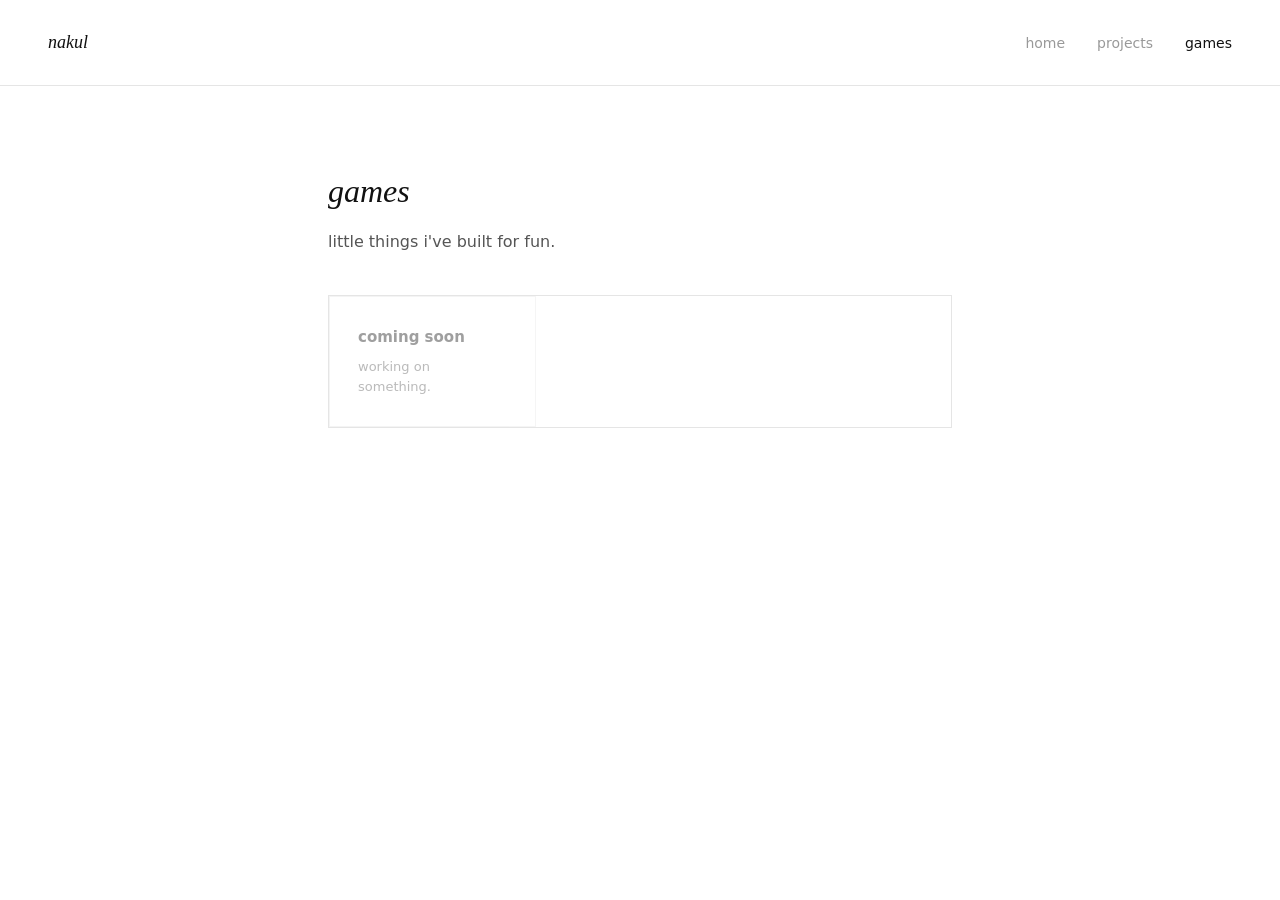
==== games.html @ 169c94f7 "Initial commit: dev portfolio page Co-Authored-By: Claude Opus 4.8 <noreply@anthropic.com>" ====
<!DOCTYPE html>
<html lang="en">
<head>
  <meta charset="UTF-8" />
  <meta name="viewport" content="width=device-width, initial-scale=1.0" />
  <title>Games — Nakul Rejeesh</title>
  <link rel="stylesheet" href="style.css" />
</head>
<body>
  <nav>
    <span class="nav-name">nakul</span>
    <ul>
      <li><a href="index.html">home</a></li>
      <li><a href="projects.html">projects</a></li>
      <li><a href="games.html" class="active">games</a></li>
    </ul>
  </nav>

  <main class="games">
    <h2>games</h2>
    <p class="games-sub">little things i've built for fun.</p>
    <div class="game-grid">
      <div class="game-card coming-soon">
        <span class="game-name">coming soon</span>
        <p>working on something.</p>
      </div>
    </div>
  </main>
</body>
</html>
---- style.css ----
*, *::before, *::after { box-sizing: border-box; margin: 0; padding: 0; }

:root {
  --bg: #ffffff;
  --text: #111111;
  --text-dim: #555555;
  --text-muted: #999999;
  --border: #e5e5e5;
  --accent: #111111;
  --font: 'Georgia', serif;
  --font-sans: system-ui, -apple-system, sans-serif;
}

html { font-size: 16px; }

body {
  background: var(--bg);
  color: var(--text);
  font-family: var(--font-sans);
  min-height: 100vh;
  line-height: 1.6;
}

/* NAV */
nav {
  display: flex;
  align-items: center;
  justify-content: space-between;
  padding: 28px 48px;
  border-bottom: 1px solid var(--border);
}

.nav-name {
  font-family: var(--font);
  font-size: 18px;
  font-style: italic;
  color: var(--text);
}

nav ul {
  display: flex;
  gap: 32px;
  list-style: none;
}

nav ul a {
  font-size: 14px;
  color: var(--text-muted);
  text-decoration: none;
  transition: color 0.15s;
}

nav ul a:hover,
nav ul a.active {
  color: var(--text);
}

/* MAIN */
main {
  max-width: 720px;
  margin: 0 auto;
  padding: 80px 48px;
}

/* HOME */
.home h1 {
  font-family: var(--font);
  font-size: clamp(2.4rem, 6vw, 4rem);
  font-weight: normal;
  letter-spacing: -0.02em;
  line-height: 1.1;
  margin-bottom: 24px;
}

.tagline {
  font-size: 18px;
  color: var(--text-dim);
  margin-bottom: 16px;
}

.bio {
  font-size: 16px;
  color: var(--text-dim);
  max-width: 520px;
  margin-bottom: 40px;
}

.links {
  display: flex;
  gap: 24px;
}

.links a {
  font-size: 14px;
  color: var(--text);
  text-decoration: none;
  border-bottom: 1px solid var(--text);
  padding-bottom: 1px;
  transition: opacity 0.15s;
}

.links a:hover { opacity: 0.5; }

/* PROJECTS */
.projects h2,
.games h2 {
  font-family: var(--font);
  font-size: 2rem;
  font-weight: normal;
  font-style: italic;
  margin-bottom: 40px;
}

.project-grid {
  display: grid;
  grid-template-columns: 1fr 1fr;
  gap: 1px;
  border: 1px solid var(--border);
}

.project-card {
  display: block;
  padding: 28px;
  border: 1px solid var(--border);
  text-decoration: none;
  color: inherit;
  transition: background 0.15s;
}

.project-card:hover { background: #f9f9f9; }

/* card with a live-demo link beneath it */
.project-card-wrap {
  display: flex;
  flex-direction: column;
  border: 1px solid var(--border);
}

.project-card-wrap .project-card {
  border: none;
  flex: 1;
}

.project-live {
  font-size: 12px;
  color: var(--text);
  text-decoration: none;
  align-self: flex-start;
  border-bottom: 1px solid var(--text);
  margin: 0 28px 24px;
  padding: 0 0 1px;
  transition: opacity 0.15s;
}

.project-live:hover { opacity: 0.5; }

.project-top {
  display: flex;
  justify-content: space-between;
  align-items: baseline;
  margin-bottom: 10px;
}

.project-name {
  font-size: 15px;
  font-weight: 600;
  color: var(--text);
}

.project-year {
  font-size: 12px;
  color: var(--text-muted);
}

.project-desc {
  font-size: 13px;
  color: var(--text-dim);
  line-height: 1.5;
  margin-bottom: 16px;
}

.project-tags {
  display: flex;
  flex-wrap: wrap;
  gap: 6px;
}

.project-tags span {
  font-size: 11px;
  color: var(--text-muted);
  border: 1px solid var(--border);
  padding: 2px 8px;
  border-radius: 2px;
}

/* GAMES */
.games-sub {
  font-size: 16px;
  color: var(--text-dim);
  margin-top: -28px;
  margin-bottom: 40px;
}

.game-grid {
  display: grid;
  grid-template-columns: repeat(auto-fill, minmax(200px, 1fr));
  gap: 1px;
  border: 1px solid var(--border);
}

.game-card {
  padding: 28px;
  border: 1px solid var(--border);
  text-decoration: none;
  color: inherit;
  transition: background 0.15s;
}

.game-card:hover { background: #f9f9f9; }

.game-name {
  display: block;
  font-size: 15px;
  font-weight: 600;
  margin-bottom: 8px;
}

.game-card p {
  font-size: 13px;
  color: var(--text-dim);
}

.coming-soon { opacity: 0.4; }

/* RESPONSIVE */
@media (max-width: 600px) {
  nav { padding: 20px 24px; }
  nav ul { gap: 20px; }
  main { padding: 48px 24px; }
  .project-grid { grid-template-columns: 1fr; }
}
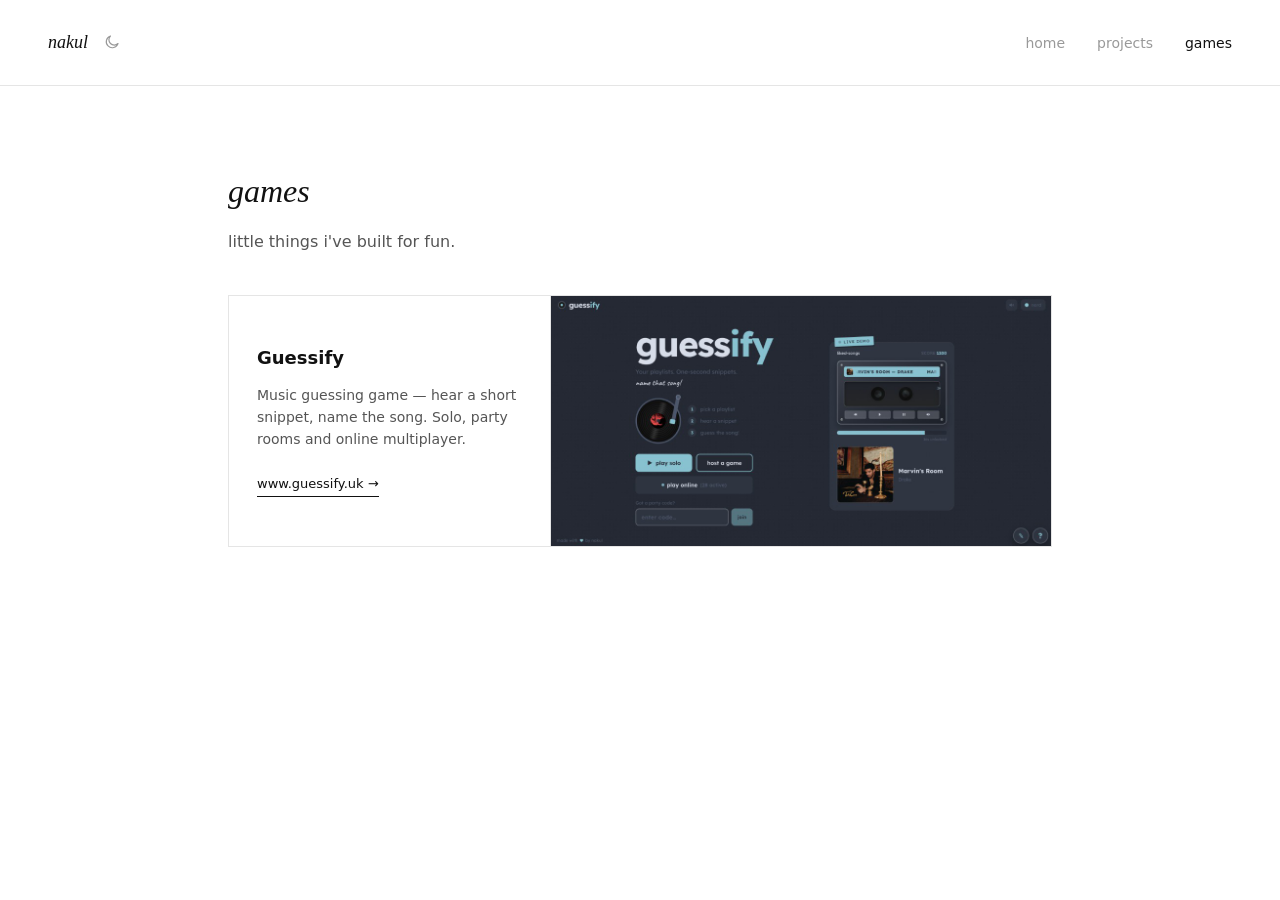
==== commit 943230ee: "Refresh portfolio with dark mode, Guessify, and updated project copy. Co-authored-by: Cursor <cursor" ====
--- a/games.html
+++ b/games.html
@@ -5,10 +5,22 @@
   <meta name="viewport" content="width=device-width, initial-scale=1.0" />
   <title>Games — Nakul Rejeesh</title>
   <link rel="stylesheet" href="style.css" />
+  <script src="theme.js"></script>
 </head>
 <body>
   <nav>
-    <span class="nav-name">nakul</span>
+    <div class="nav-brand">
+      <span class="nav-name">nakul</span>
+      <button type="button" class="theme-toggle" id="theme-toggle" aria-label="Switch to dark mode" title="Dark mode">
+        <svg class="icon-moon" viewBox="0 0 24 24" fill="none" stroke="currentColor" stroke-width="1.75" stroke-linecap="round" stroke-linejoin="round" aria-hidden="true">
+          <path d="M21 14.3A9 9 0 1 1 9.7 3a7 7 0 0 0 11.3 11.3z"/>
+        </svg>
+        <svg class="icon-sun" viewBox="0 0 24 24" fill="none" stroke="currentColor" stroke-width="1.75" stroke-linecap="round" stroke-linejoin="round" aria-hidden="true">
+          <circle cx="12" cy="12" r="4"/>
+          <path d="M12 2v2M12 20v2M4.93 4.93l1.41 1.41M17.66 17.66l1.41 1.41M2 12h2M20 12h2M4.93 19.07l1.41-1.41M17.66 6.34l1.41-1.41"/>
+        </svg>
+      </button>
+    </div>
     <ul>
       <li><a href="index.html">home</a></li>
       <li><a href="projects.html">projects</a></li>
@@ -19,12 +31,17 @@
   <main class="games">
     <h2>games</h2>
     <p class="games-sub">little things i've built for fun.</p>
-    <div class="game-grid">
-      <div class="game-card coming-soon">
-        <span class="game-name">coming soon</span>
-        <p>working on something.</p>
+
+    <a class="game-feature" href="https://guessify.uk" target="_blank" rel="noopener">
+      <div class="game-feature-info">
+        <span class="game-name">Guessify</span>
+        <p>Music guessing game — hear a short snippet, name the song. Solo, party rooms and online multiplayer.</p>
+        <span class="game-feature-link">www.guessify.uk →</span>
       </div>
-    </div>
+      <div class="game-feature-media">
+        <img src="images/guessify-demo.png" alt="Guessify gameplay preview" />
+      </div>
+    </a>
   </main>
 </body>
 </html>
--- a/style.css
+++ b/style.css
@@ -7,8 +7,21 @@
   --text-muted: #999999;
   --border: #e5e5e5;
   --accent: #111111;
+  --card-hover: #f9f9f9;
+  --thumb-bg: #f0f0f0;
   --font: 'Georgia', serif;
   --font-sans: system-ui, -apple-system, sans-serif;
+}
+
+[data-theme="dark"] {
+  --bg: #111111;
+  --text: #f2f2f2;
+  --text-dim: #b0b0b0;
+  --text-muted: #777777;
+  --border: #2a2a2a;
+  --accent: #f2f2f2;
+  --card-hover: #1a1a1a;
+  --thumb-bg: #1c1c1c;
 }
 
 html { font-size: 16px; }
@@ -19,6 +32,7 @@
   font-family: var(--font-sans);
   min-height: 100vh;
   line-height: 1.6;
+  transition: background 0.2s, color 0.2s;
 }
 
 /* NAV */
@@ -30,12 +44,50 @@
   border-bottom: 1px solid var(--border);
 }
 
+.nav-brand {
+  display: flex;
+  align-items: center;
+  gap: 10px;
+}
+
 .nav-name {
   font-family: var(--font);
   font-size: 18px;
   font-style: italic;
   color: var(--text);
 }
+
+.theme-toggle {
+  display: inline-flex;
+  align-items: center;
+  justify-content: center;
+  width: 28px;
+  height: 28px;
+  padding: 0;
+  border: none;
+  background: transparent;
+  color: var(--text-muted);
+  cursor: pointer;
+  border-radius: 50%;
+  transition: color 0.15s, background 0.15s;
+}
+
+.theme-toggle:hover {
+  color: var(--text);
+  background: var(--card-hover);
+}
+
+.theme-toggle svg {
+  width: 16px;
+  height: 16px;
+  display: block;
+}
+
+.theme-toggle .icon-sun { display: none; }
+.theme-toggle .icon-moon { display: block; }
+
+[data-theme="dark"] .theme-toggle .icon-sun { display: block; }
+[data-theme="dark"] .theme-toggle .icon-moon { display: none; }
 
 nav ul {
   display: flex;
@@ -60,6 +112,10 @@
   max-width: 720px;
   margin: 0 auto;
   padding: 80px 48px;
+}
+
+main.games {
+  max-width: 920px;
 }
 
 /* HOME */
@@ -82,6 +138,13 @@
   font-size: 16px;
   color: var(--text-dim);
   max-width: 520px;
+  margin-bottom: 8px;
+}
+
+.langs {
+  font-size: 13px;
+  color: var(--text-muted);
+  max-width: 520px;
   margin-bottom: 40px;
 }
 
@@ -111,6 +174,14 @@
   margin-bottom: 40px;
 }
 
+.projects-sub,
+.games-sub {
+  font-size: 16px;
+  color: var(--text-dim);
+  margin-top: -28px;
+  margin-bottom: 40px;
+}
+
 .project-grid {
   display: grid;
   grid-template-columns: 1fr 1fr;
@@ -120,14 +191,39 @@
 
 .project-card {
   display: block;
-  padding: 28px;
+  padding: 0;
   border: 1px solid var(--border);
   text-decoration: none;
   color: inherit;
   transition: background 0.15s;
-}
-
-.project-card:hover { background: #f9f9f9; }
+  overflow: hidden;
+}
+
+.project-card:hover { background: var(--card-hover); }
+
+.project-thumb,
+.game-thumb {
+  aspect-ratio: 16 / 10;
+  background: var(--thumb-bg);
+  overflow: hidden;
+}
+
+.project-thumb img,
+.game-thumb img {
+  width: 100%;
+  height: 100%;
+  object-fit: cover;
+  display: block;
+}
+
+[data-theme="dark"] .project-thumb img,
+[data-theme="dark"] .game-thumb img {
+  filter: invert(1);
+}
+
+.project-body {
+  padding: 28px;
+}
 
 /* card with a live-demo link beneath it */
 .project-card-wrap {
@@ -194,45 +290,80 @@
 }
 
 /* GAMES */
-.games-sub {
-  font-size: 16px;
-  color: var(--text-dim);
-  margin-top: -28px;
-  margin-bottom: 40px;
-}
-
-.game-grid {
+.game-feature {
   display: grid;
-  grid-template-columns: repeat(auto-fill, minmax(200px, 1fr));
-  gap: 1px;
-  border: 1px solid var(--border);
-}
-
-.game-card {
-  padding: 28px;
+  grid-template-columns: minmax(180px, 0.9fr) minmax(0, 1.4fr);
+  gap: 0;
   border: 1px solid var(--border);
   text-decoration: none;
   color: inherit;
   transition: background 0.15s;
-}
-
-.game-card:hover { background: #f9f9f9; }
-
-.game-name {
-  display: block;
-  font-size: 15px;
+  overflow: hidden;
+}
+
+.game-feature:hover { background: var(--card-hover); }
+
+.game-feature-info {
+  padding: 32px 28px;
+  display: flex;
+  flex-direction: column;
+  justify-content: center;
+  border-right: 1px solid var(--border);
+}
+
+.game-feature-info .game-name {
+  display: block;
+  font-size: 18px;
   font-weight: 600;
-  margin-bottom: 8px;
-}
-
-.game-card p {
+  margin-bottom: 12px;
+}
+
+.game-feature-info p {
+  font-size: 14px;
+  color: var(--text-dim);
+  line-height: 1.55;
+  margin-bottom: 24px;
+}
+
+.game-feature-link {
   font-size: 13px;
-  color: var(--text-dim);
+  color: var(--text);
+  border-bottom: 1px solid var(--text);
+  align-self: flex-start;
+  padding-bottom: 1px;
+}
+
+.game-feature-media {
+  background: #111;
+  min-height: 220px;
+}
+
+.game-feature-media img {
+  width: 100%;
+  height: 100%;
+  object-fit: cover;
+  object-position: center;
+  display: block;
 }
 
 .coming-soon { opacity: 0.4; }
 
 /* RESPONSIVE */
+@media (max-width: 700px) {
+  .game-feature {
+    grid-template-columns: 1fr;
+  }
+
+  .game-feature-info {
+    border-right: none;
+    border-bottom: 1px solid var(--border);
+  }
+
+  .game-feature-media {
+    min-height: 180px;
+  }
+}
+
 @media (max-width: 600px) {
   nav { padding: 20px 24px; }
   nav ul { gap: 20px; }
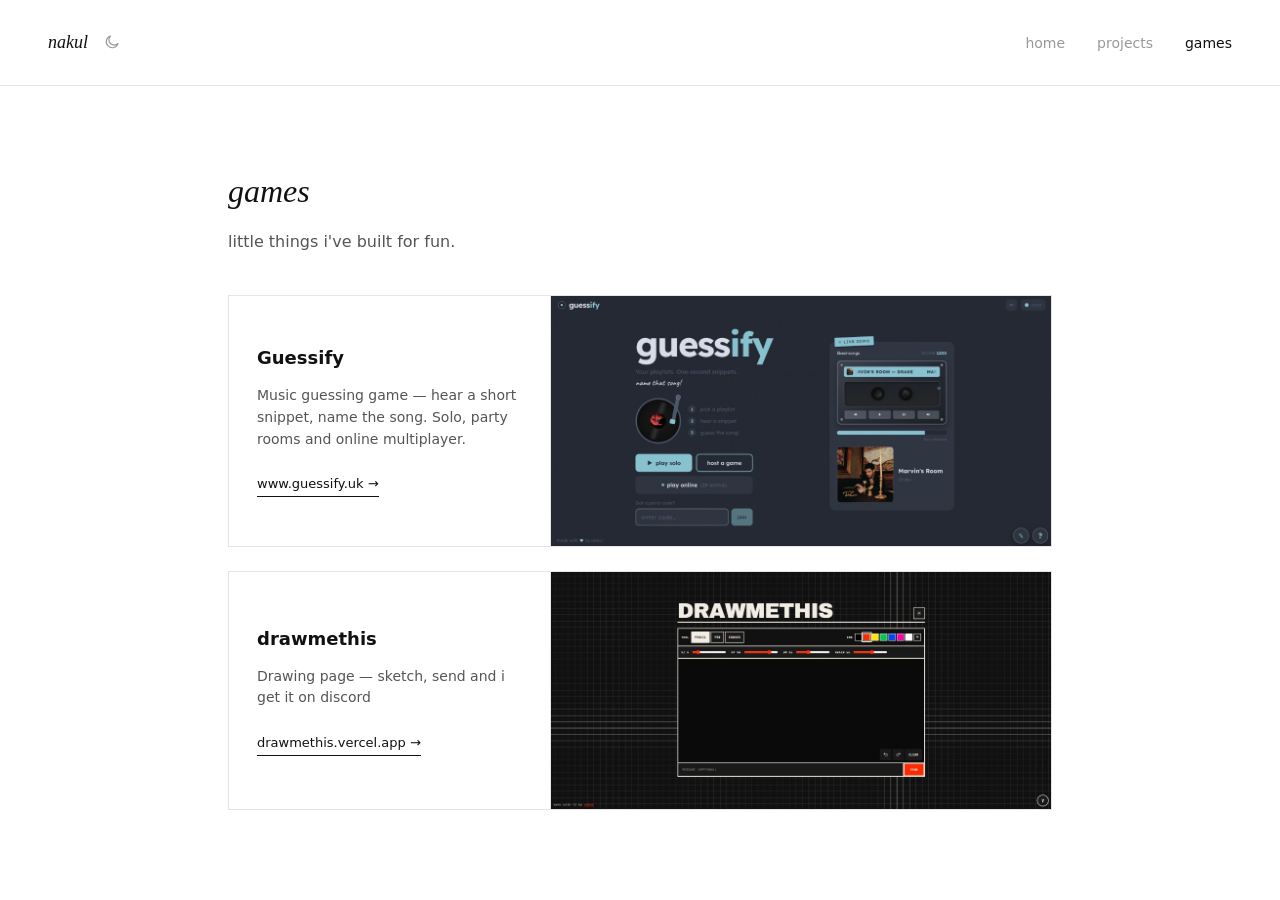
==== commit 42f852ab: "Add drawmethis to projects and games. Co-authored-by: Cursor <cursoragent@cursor.com>" ====
--- a/games.html
+++ b/games.html
@@ -42,6 +42,17 @@
         <img src="images/guessify-demo.png" alt="Guessify gameplay preview" />
       </div>
     </a>
+
+    <a class="game-feature" href="https://drawmethis.vercel.app/" target="_blank" rel="noopener">
+      <div class="game-feature-info">
+        <span class="game-name">drawmethis</span>
+        <p>Drawing page — sketch, send and i get it on discord</p>
+        <span class="game-feature-link">drawmethis.vercel.app →</span>
+      </div>
+      <div class="game-feature-media">
+        <img src="images/drawmethis-demo.jpg" alt="drawmethis drawing page" />
+      </div>
+    </a>
   </main>
 </body>
 </html>
--- a/style.css
+++ b/style.css
@@ -303,6 +303,8 @@
 
 .game-feature:hover { background: var(--card-hover); }
 
+.game-feature + .game-feature { margin-top: 24px; }
+
 .game-feature-info {
   padding: 32px 28px;
   display: flex;
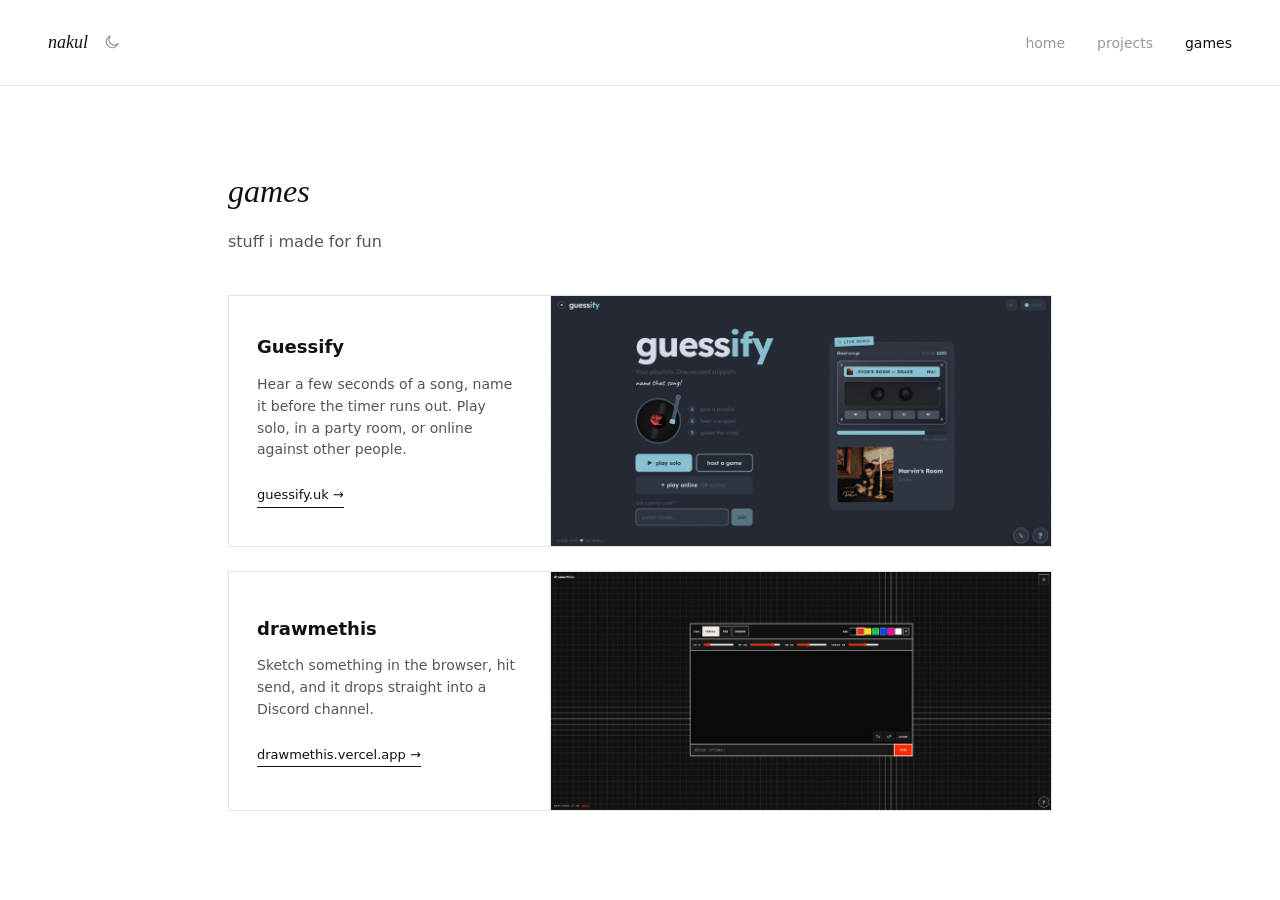
==== commit 0c8e9d0d: "Add projects, tighten copy, tune styles - Add Secure Gate, Toohak and Fire Rescue Robot cards with i" ====
--- a/games.html
+++ b/games.html
@@ -3,7 +3,7 @@
 <head>
   <meta charset="UTF-8" />
   <meta name="viewport" content="width=device-width, initial-scale=1.0" />
-  <title>Games — Nakul Rejeesh</title>
+  <title>Games - Nakul Rejeesh</title>
   <link rel="stylesheet" href="style.css" />
   <script src="theme.js"></script>
 </head>
@@ -30,13 +30,13 @@
 
   <main class="games">
     <h2>games</h2>
-    <p class="games-sub">little things i've built for fun.</p>
+    <p class="games-sub">stuff i made for fun</p>
 
     <a class="game-feature" href="https://guessify.uk" target="_blank" rel="noopener">
       <div class="game-feature-info">
         <span class="game-name">Guessify</span>
-        <p>Music guessing game — hear a short snippet, name the song. Solo, party rooms and online multiplayer.</p>
-        <span class="game-feature-link">www.guessify.uk →</span>
+        <p>Hear a few seconds of a song, name it before the timer runs out. Play solo, in a party room, or online against other people.</p>
+        <span class="game-feature-link">guessify.uk →</span>
       </div>
       <div class="game-feature-media">
         <img src="images/guessify-demo.png" alt="Guessify gameplay preview" />
@@ -46,7 +46,7 @@
     <a class="game-feature" href="https://drawmethis.vercel.app/" target="_blank" rel="noopener">
       <div class="game-feature-info">
         <span class="game-name">drawmethis</span>
-        <p>Drawing page — sketch, send and i get it on discord</p>
+        <p>Sketch something in the browser, hit send, and it drops straight into a Discord channel.</p>
         <span class="game-feature-link">drawmethis.vercel.app →</span>
       </div>
       <div class="game-feature-media">
--- a/style.css
+++ b/style.css
@@ -31,6 +31,8 @@
   color: var(--text);
   font-family: var(--font-sans);
   min-height: 100vh;
+  display: flex;
+  flex-direction: column;
   line-height: 1.6;
   transition: background 0.2s, color 0.2s;
 }
@@ -42,6 +44,15 @@
   justify-content: space-between;
   padding: 28px 48px;
   border-bottom: 1px solid var(--border);
+}
+
+body:has(main.home) nav {
+  position: absolute;
+  top: 0;
+  left: 0;
+  right: 0;
+  z-index: 1;
+  background: var(--bg);
 }
 
 .nav-brand {
@@ -118,7 +129,34 @@
   max-width: 920px;
 }
 
+main.home {
+  min-height: 100vh;
+  display: flex;
+  align-items: center;
+}
+
 /* HOME */
+.intro {
+  display: flex;
+  align-items: center;
+  gap: 28px;
+}
+
+.intro-copy {
+  min-width: 0;
+}
+
+.intro-mark {
+  width: 200px;
+  height: auto;
+  flex-shrink: 0;
+}
+
+[data-theme="dark"] .intro-mark {
+  filter: invert(1);
+  mix-blend-mode: screen;
+}
+
 .home h1 {
   font-family: var(--font);
   font-size: clamp(2.4rem, 6vw, 4rem);
@@ -190,20 +228,33 @@
 }
 
 .project-card {
-  display: block;
+  display: flex;
+  flex-direction: column;
+  align-items: stretch;
+  appearance: none;
+  -webkit-appearance: none;
+  width: 100%;
+  height: 100%;
   padding: 0;
-  border: 1px solid var(--border);
-  text-decoration: none;
+  border: none;
+  background: transparent;
+  font: inherit;
+  text-align: left;
   color: inherit;
-  transition: background 0.15s;
+  cursor: pointer;
   overflow: hidden;
 }
 
-.project-card:hover { background: var(--card-hover); }
+.project-card:focus-visible {
+  outline: 2px solid var(--accent);
+  outline-offset: -2px;
+}
 
 .project-thumb,
 .game-thumb {
   aspect-ratio: 16 / 10;
+  width: 100%;
+  flex: 0 0 auto;
   background: var(--thumb-bg);
   overflow: hidden;
 }
@@ -213,6 +264,7 @@
   width: 100%;
   height: 100%;
   object-fit: cover;
+  object-position: center;
   display: block;
 }
 
@@ -223,27 +275,39 @@
 
 .project-body {
   padding: 28px;
-}
-
-/* card with a live-demo link beneath it */
+  flex: 1;
+}
+
 .project-card-wrap {
   display: flex;
   flex-direction: column;
+  min-width: 0;
   border: 1px solid var(--border);
+  cursor: pointer;
+  transition: background 0.15s;
+}
+
+.project-card-wrap:hover,
+.project-card-wrap:focus-within {
+  background: var(--card-hover);
 }
 
 .project-card-wrap .project-card {
-  border: none;
   flex: 1;
+}
+
+.project-footer {
+  min-height: 44px;
+  display: flex;
+  align-items: center;
+  padding: 0 28px 20px;
 }
 
 .project-live {
   font-size: 12px;
   color: var(--text);
   text-decoration: none;
-  align-self: flex-start;
   border-bottom: 1px solid var(--text);
-  margin: 0 28px 24px;
   padding: 0 0 1px;
   transition: opacity 0.15s;
 }
@@ -287,6 +351,106 @@
   border: 1px solid var(--border);
   padding: 2px 8px;
   border-radius: 2px;
+}
+
+.project-dialog {
+  position: relative;
+  width: min(440px, calc(100% - 48px));
+  margin: auto;
+  padding: 36px 32px 32px;
+  border: 1px solid var(--border);
+  background: var(--bg);
+  color: var(--text);
+  font-family: var(--font-sans);
+}
+
+.project-dialog::backdrop {
+  background: rgba(255, 255, 255, 0.45);
+  backdrop-filter: blur(14px);
+  -webkit-backdrop-filter: blur(14px);
+}
+
+[data-theme="dark"] .project-dialog::backdrop {
+  background: rgba(17, 17, 17, 0.45);
+}
+
+.project-dialog-close {
+  position: absolute;
+  top: 8px;
+  right: 8px;
+  display: inline-flex;
+  align-items: center;
+  justify-content: center;
+  width: 44px;
+  height: 44px;
+  padding: 0;
+  border: none;
+  background: transparent;
+  color: var(--text-muted);
+  cursor: pointer;
+}
+
+.project-dialog-close:hover { color: var(--text); }
+
+.project-dialog-close:focus-visible {
+  outline: 2px solid var(--accent);
+  outline-offset: 2px;
+}
+
+.project-dialog-close svg {
+  width: 18px;
+  height: 18px;
+  display: block;
+}
+
+.project-dialog-kicker {
+  font-size: 12px;
+  color: var(--text-muted);
+  margin-bottom: 8px;
+}
+
+.project-dialog h3 {
+  font-family: var(--font);
+  font-size: 1.6rem;
+  font-weight: normal;
+  font-style: italic;
+  margin-bottom: 16px;
+}
+
+.project-dialog .project-tags { margin-bottom: 16px; }
+
+.project-dialog-body {
+  font-size: 15px;
+  color: var(--text-dim);
+  line-height: 1.6;
+}
+
+.project-dialog-body p + p {
+  margin-top: 12px;
+}
+
+.project-dialog-body ul {
+  list-style: none;
+}
+
+.project-dialog-body li {
+  padding-left: 0.85em;
+  text-indent: -0.85em;
+}
+
+.project-dialog-body li::before {
+  content: "- ";
+}
+
+.project-dialog-body li + li {
+  margin-top: 6px;
+}
+
+@media (prefers-reduced-motion: reduce) {
+  .project-dialog::backdrop {
+    backdrop-filter: none;
+    -webkit-backdrop-filter: none;
+  }
 }
 
 /* GAMES */
@@ -371,4 +535,16 @@
   nav ul { gap: 20px; }
   main { padding: 48px 24px; }
   .project-grid { grid-template-columns: 1fr; }
-}
+  .project-thumb { aspect-ratio: 16 / 6; }
+  .intro {
+    display: grid;
+    grid-template-columns: auto 1fr;
+    align-items: center;
+    column-gap: 12px;
+    row-gap: 8px;
+  }
+  .intro-copy { display: contents; }
+  .intro-mark { width: 64px; }
+  .home h1 { font-size: 2rem; margin-bottom: 0; }
+  .tagline, .bio, .langs, .links { grid-column: 1 / -1; }
+}
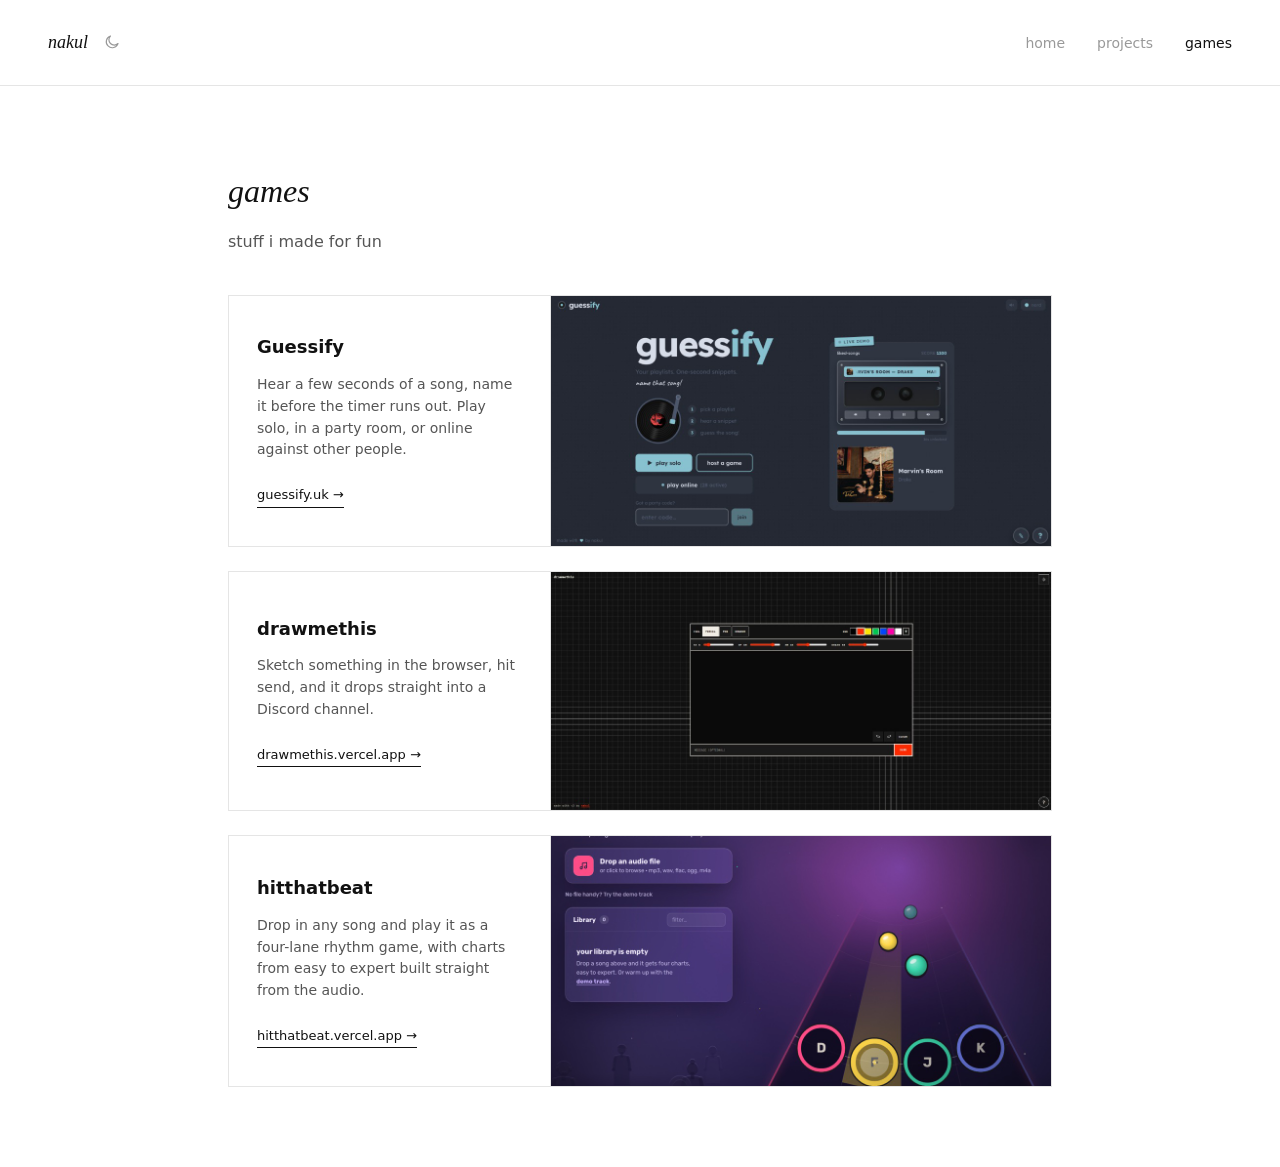
==== commit 3bbc1f45: "Add hitthatbeat and fotos to projects, and hitthatbeat to games. Co-Authored-By: Claude Opus 5.5 <no" ====
--- a/games.html
+++ b/games.html
@@ -53,6 +53,17 @@
         <img src="images/drawmethis-demo.jpg" alt="drawmethis drawing page" />
       </div>
     </a>
+
+    <a class="game-feature" href="https://hitthatbeat.vercel.app" target="_blank" rel="noopener">
+      <div class="game-feature-info">
+        <span class="game-name">hitthatbeat</span>
+        <p>Drop in any song and play it as a four-lane rhythm game, with charts from easy to expert built straight from the audio.</p>
+        <span class="game-feature-link">hitthatbeat.vercel.app →</span>
+      </div>
+      <div class="game-feature-media">
+        <img src="images/hitthatbeat-demo.jpg" alt="hitthatbeat home screen with the four note lanes" />
+      </div>
+    </a>
   </main>
 </body>
 </html>
--- a/style.css
+++ b/style.css
@@ -354,9 +354,13 @@
 }
 
 .project-dialog {
-  position: relative;
+  position: fixed;
+  inset: 0;
   width: min(440px, calc(100% - 48px));
+  max-height: calc(100dvh - 48px);
   margin: auto;
+  overflow-y: auto;
+  overscroll-behavior: contain;
   padding: 36px 32px 32px;
   border: 1px solid var(--border);
   background: var(--bg);
@@ -536,6 +540,11 @@
   main { padding: 48px 24px; }
   .project-grid { grid-template-columns: 1fr; }
   .project-thumb { aspect-ratio: 16 / 6; }
+  .project-dialog {
+    width: calc(100% - 32px);
+    max-height: calc(100dvh - 32px);
+    padding: 32px 24px 24px;
+  }
   .intro {
     display: grid;
     grid-template-columns: auto 1fr;
